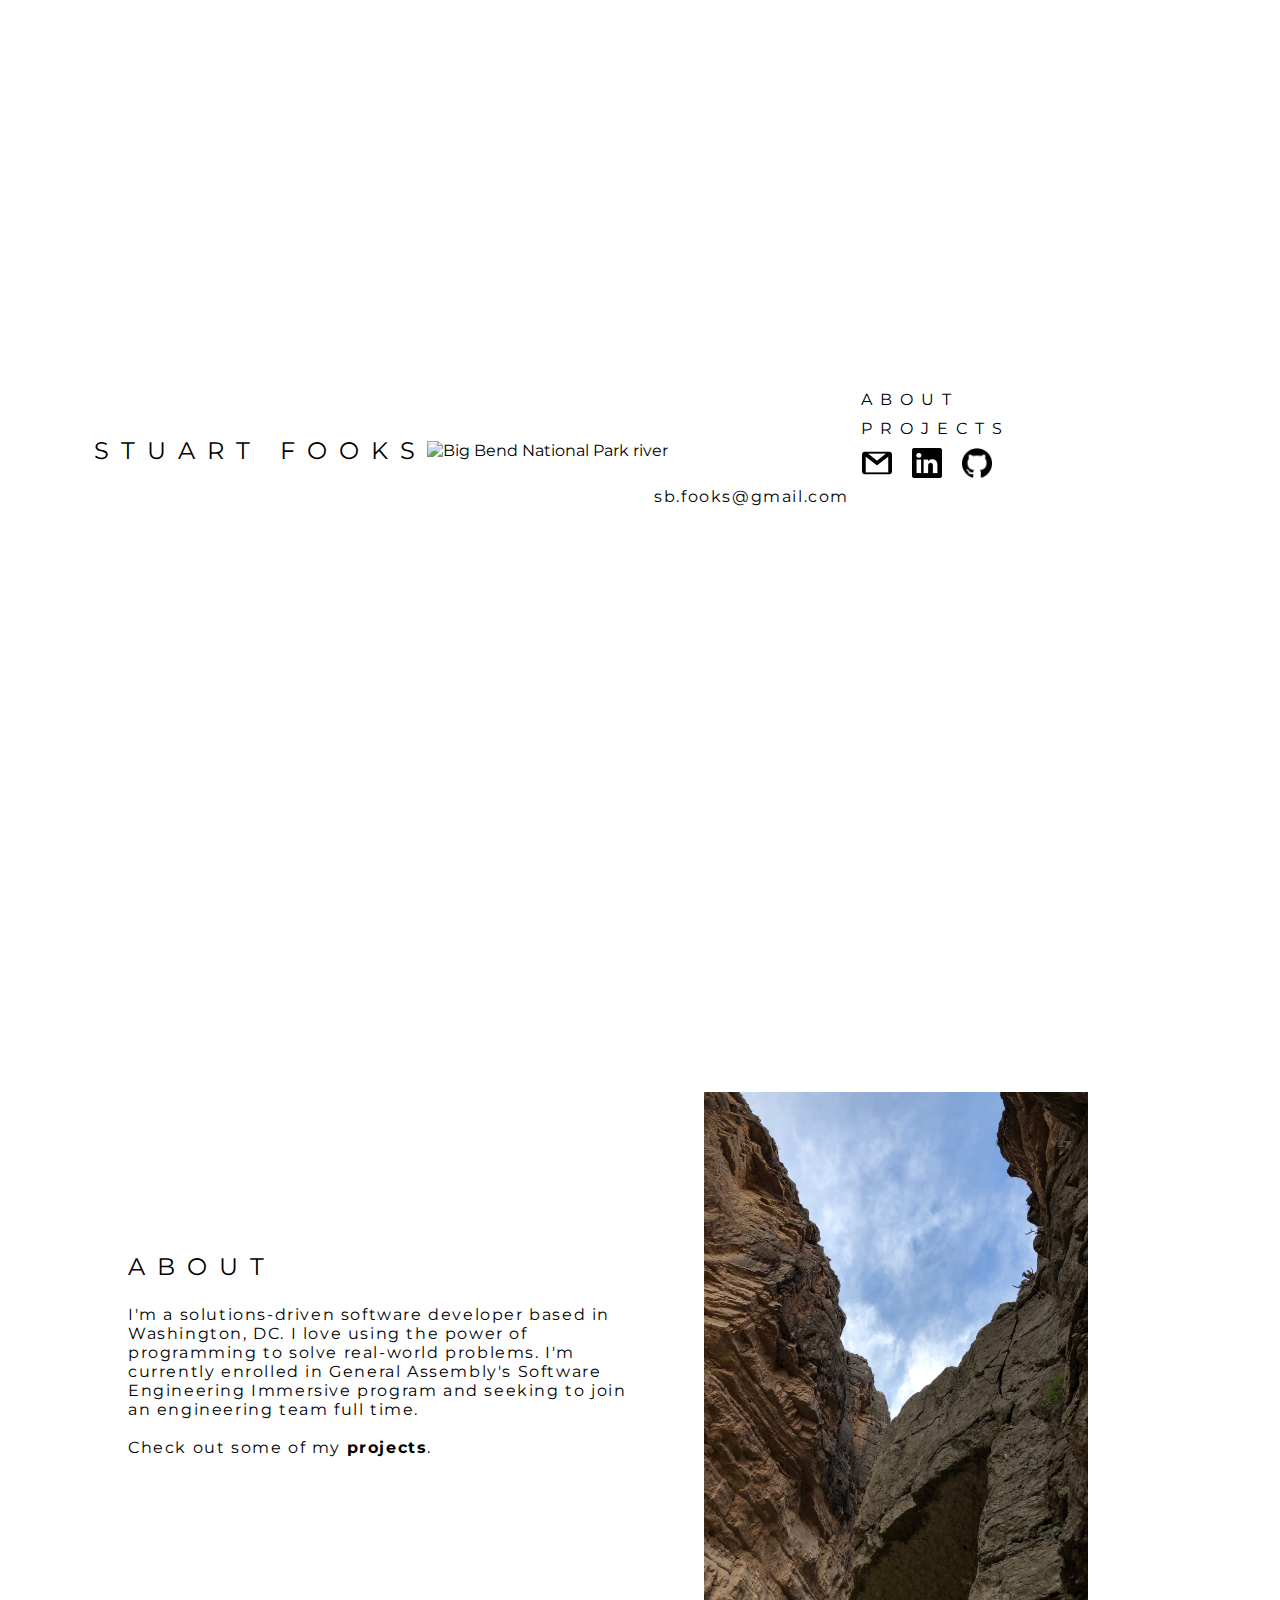
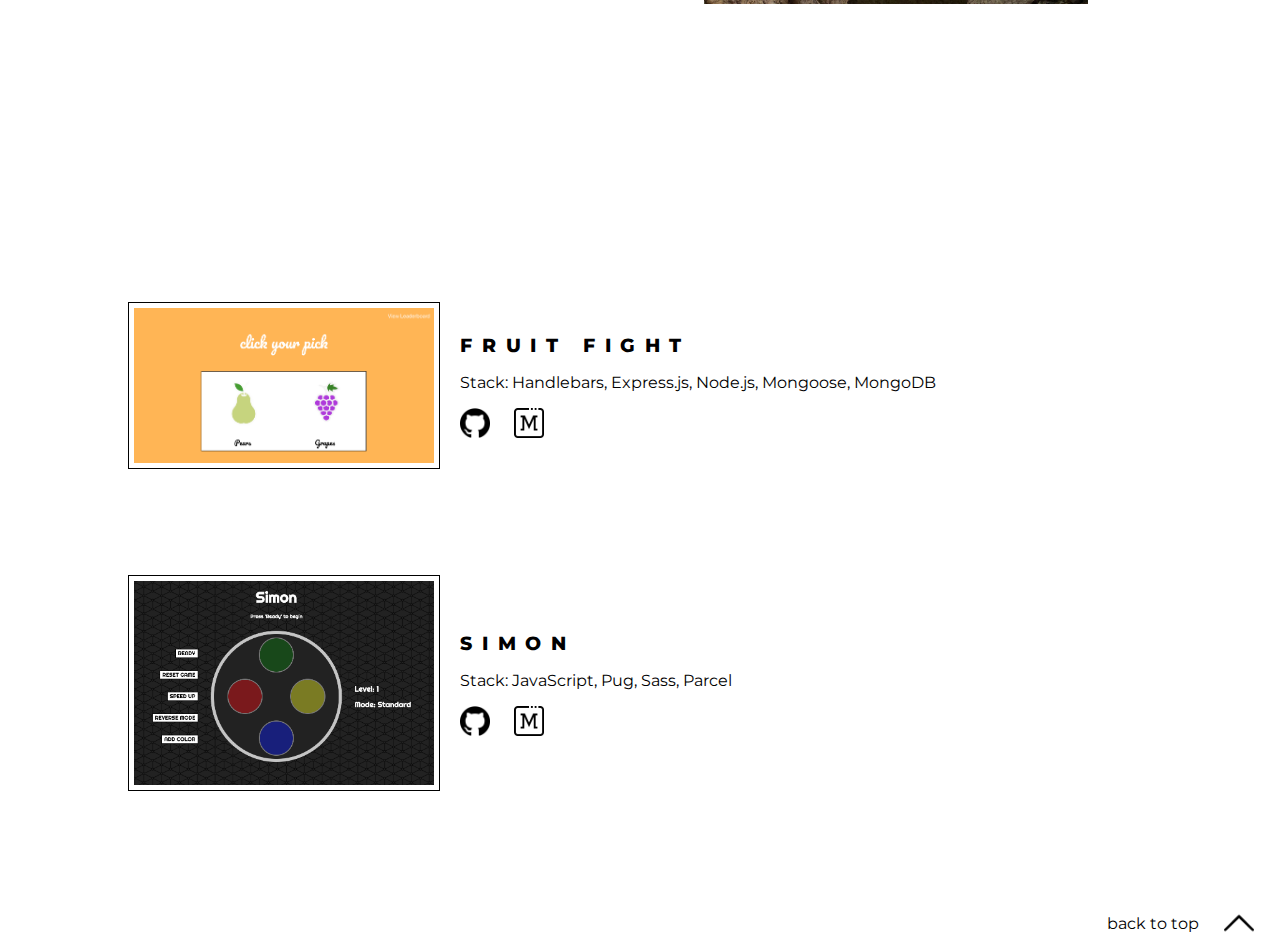
==== index.html @ fdc01ec5 "add mobile styles" ====
<!DOCTYPE html>
<html lang="en">
  <head>
    <meta charset="UTF-8" />
    <meta name="viewport" content="width=device-width, initial-scale=1.0" />
    <meta http-equiv="X-UA-Compatible" content="ie=edge" />
    <link
      href="https://fonts.googleapis.com/css?family=Montserrat"
      rel="stylesheet"
    />
    <link rel="stylesheet" href="style.css" />
    <link rel="stylesheet" href="mobile.css" />
    <title>Stuart Fooks</title>
  </head>
  <body>
    <section class="landing" id="landing">
      <div class="name">
        <a href="#about" class="name-text">STUART FOOKS</a>
      </div>
      <div class="landing-image">
        <img src="./images/big-bend-rio.jpg" alt="Big Bend National Park river" />
      </div>
      <div class="nav">
        <a href="#about">ABOUT</a>
        <a href="#projects">PROJECTS</a>
        <a class="contact">CONTACT</a>
        <div class="logos">
          <a href="#" class="email-logo"><img src="./images/gmail-logo.png"></a>
          <a href="https://www.linkedin.com/in/stuart-fooks-924219107/"><img src="./images/linked-in-logo.png"></a>
          <a href="https://www.github.com/stufooks"><img src="./images/github-logo.png"></a>
          <p class="email">sb.fooks@gmail.com</p>
        </div>
      </div>
    </section>
    <section class="about" id="about">
      <div class="about-info">
        <p class="about-title">ABOUT</p>
        <p class="about-paragraph">
          I'm a solutions-driven software developer based in Washington, DC. I
          love using the power of programming to solve real-world problems. I'm
          currently enrolled in General Assembly's Software Engineering
          Immersive program and seeking to join an engineering team full time. </br> </br>
          Check out some of my <span><a href="#projects">projects</a></span>.
        </p>
      </div>
      <div class="about-image">
        <img src="images/big-bend-cliffs.jpg" alt="Big Bend National Park cliffs"/>
      </div>
    </section>
    <section class="projects" id="projects">
      <div class="project-card">
        <div class="project-image">
          <a href="https://fruit-fight.herokuapp.com"
            ><img src="./images/fruit-fight-screenshot.png" alt="Fruit Fight"
          /></a>
        </div>
        <div class="project-info">
          <a href="http://fruit-fight.herokuapp.com/">FRUIT FIGHT</a>
          <p>Stack: Handlebars, Express.js, Node.js, Mongoose, MongoDB</p>
          <div class="project-logos">
            <a href="https://github.com/stufooks/fruit-fight"
              ><img class="logo" src="./images/github-logo.png" alt="GitHub logo"
            /></a>
            <a href="https://medium.com/@sb.fooks/building-fruit-fight-505b12e34ef4"><img class="logo" src="./images/medium-logo.png" alt="Medium logo"/></a>
          </div>
        </div>
      </div>
      <div class="project-card">
        <div class="project-image">
          <a href="https://stufooks.github.io/Simon"
            ><img src="./images/simon-screenshot.png" alt="Simon"
          /></a>
        </div>
        <div class="project-info">
          <a href="http://stufooks.github.io/Simon">SIMON</a>
          <p>Stack: JavaScript, Pug, Sass, Parcel</p>
          <div class="project-logos">
            <a href="https://github.com/stufooks/Simon"
              ><img class="logo" src="./images/github-logo.png" alt="GitHub logo"
            /></a>
            <a href="https://medium.com/@sb.fooks/building-simon-2def8048d9d8"
              ><img class="logo" src="./images/medium-logo.png" alt ="Medium logo"
            /></a>
          </div>
        </div>
      </div>
    <footer>
      <a href="#landing" class="footer-nav">
        <p>back to top</p>
        <img src="images/up-scroll-arrow.png" alt="up arrow">
      </a>
    </footer>
    <script src="main.js"></script>
  </body>
</html>
---- style.css ----
html {
  scroll-behavior: smooth;
}

body {
  margin: 0;
  font-family: "Montserrat", sans-serif;
}

a {
  text-decoration: none;
  color: black;
}

.landing {
  height: 100vh;
  width: 100vw;
  display: flex;
  justify-content: center;
  align-items: center;
}

.landing * {
  width: 33.33%;
}

.name * {
  width: 100%;
  display: flex;
  justify-content: flex-end;
}

.name-text {
  font-size: 1.5em;
  letter-spacing: 0.5em;
}

.landing-image * {
  width: 100%;
  height: auto;
  display: flex;
  justify-content: center;
}

.nav {
  display: flex;
  flex-direction: column;
  justify-content: flex-start;
  align-items: flex-start;
}

.nav * {
  letter-spacing: 0.5em;
  margin: 5px 0 5px 8px;
}

.contact {
  display: none;
}

.logos {
  width: 100%;
  margin-left: 1px;
}

.logos img {
  width: 30px;
  margin: 0;
}

.email {
  letter-spacing: 0.1em;
  margin-left: -200px;
  transition: all 400ms ease-in-out;
  z-index: -1;
  position: relative;
}

.email-open {
  margin-left: 0.5em;
  color: black;
}

.projects {
  height: auto;
  width: 100vw;
  display: flex;
  flex-direction: column;
  align-items: center;
  padding-top: 8%;
}

.project-card {
  width: 80%;
  margin-bottom: 8%;
  display: flex;
  justify-content: flex-start;
  align-items: center;
}

.project-image img {
  width: 300px;
  height: auto;
  border: 1px solid black;
  padding: 5px;
}

.project-info {
  margin-left: 2%;
}

.project-info > a {
  font-weight: 800;
  font-size: 1.2em;
  letter-spacing: 0.5em;
}

.logo {
  width: 30px;
  height: auto;
  margin-right: 20px;
}

.about {
  min-height: 100vh;
  width: 100vw;
  display: flex;
  justify-content: flex-start;
  align-items: center;
}

.about-image {
  width: 30%;
  margin-left: 5%;
  height: auto;
}

.about-image * {
  width: 100%;
}

.about-title {
  font-size: 1.5em;
  letter-spacing: 0.5em;
}

.about-info {
  width: 40%;
  margin-left: 10%;
}

.about-paragraph {
  letter-spacing: 0.1em;
  font-size: 1em;
}

span {
  font-weight: bold;
}

footer {
  width: 100vw;
  display: flex;
  justify-content: flex-end;
  align-items: center;
}

.footer-nav {
  width: 100%;
  display: flex;
  justify-content: flex-end;
  align-items: center;
}

.footer-nav * {
  margin-right: 2%;
}

footer img {
  width: 30px;
  height: auto;
}
---- mobile.css ----
@media only screen and (max-width: 600px) {
  .landing {
    flex-direction: column;
    align-items: center;
    justify-content: flex-start;
  }

  .landing * {
    width: 100vw;
  }

  .landing-image {
    order: 1;
  }

  .name {
    order: 2;
    margin-top: -300px;
  }

  .name * {
    color: white;
    justify-content: center;
    background-color: black;
  }

  .nav {
    margin-top: 275px;
    order: 3;
    background-color: white;
  }

  .contact {
    display: flex;
  }

  .logos {
    display: none;
  }
}
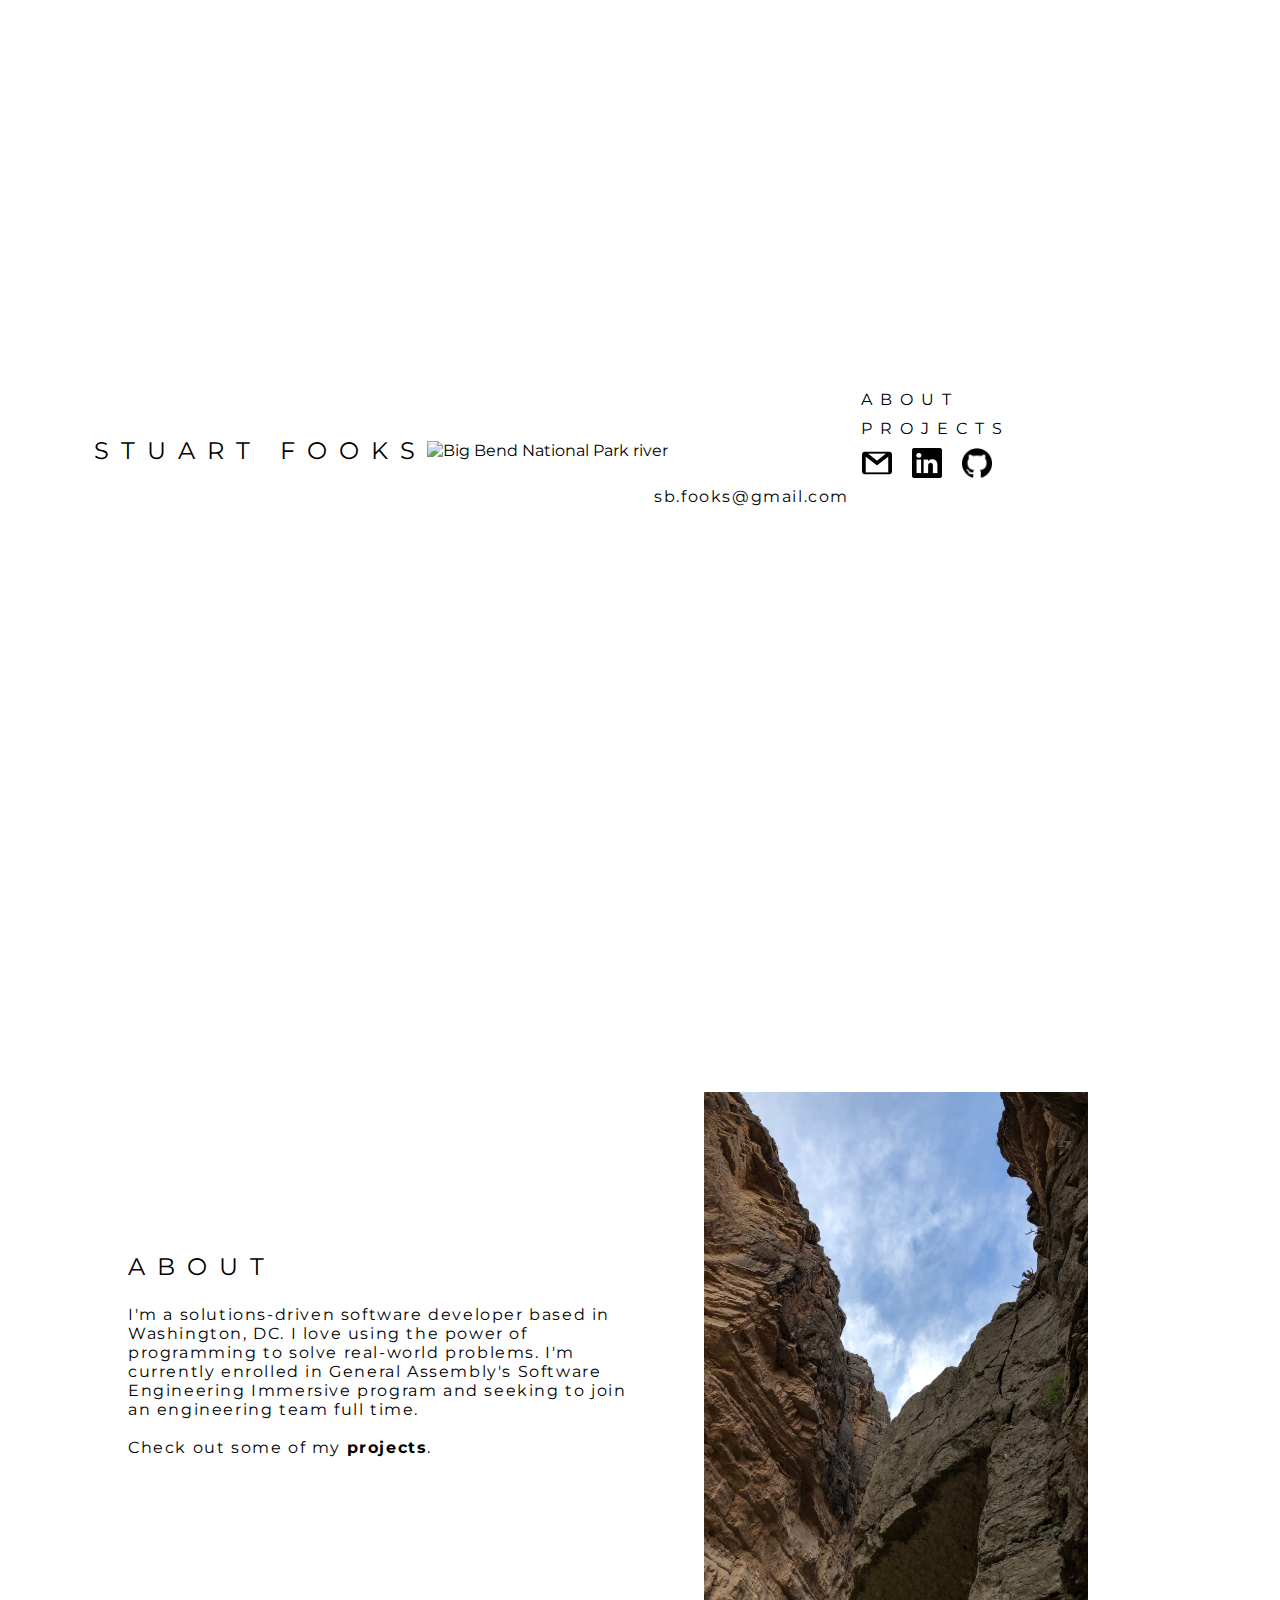
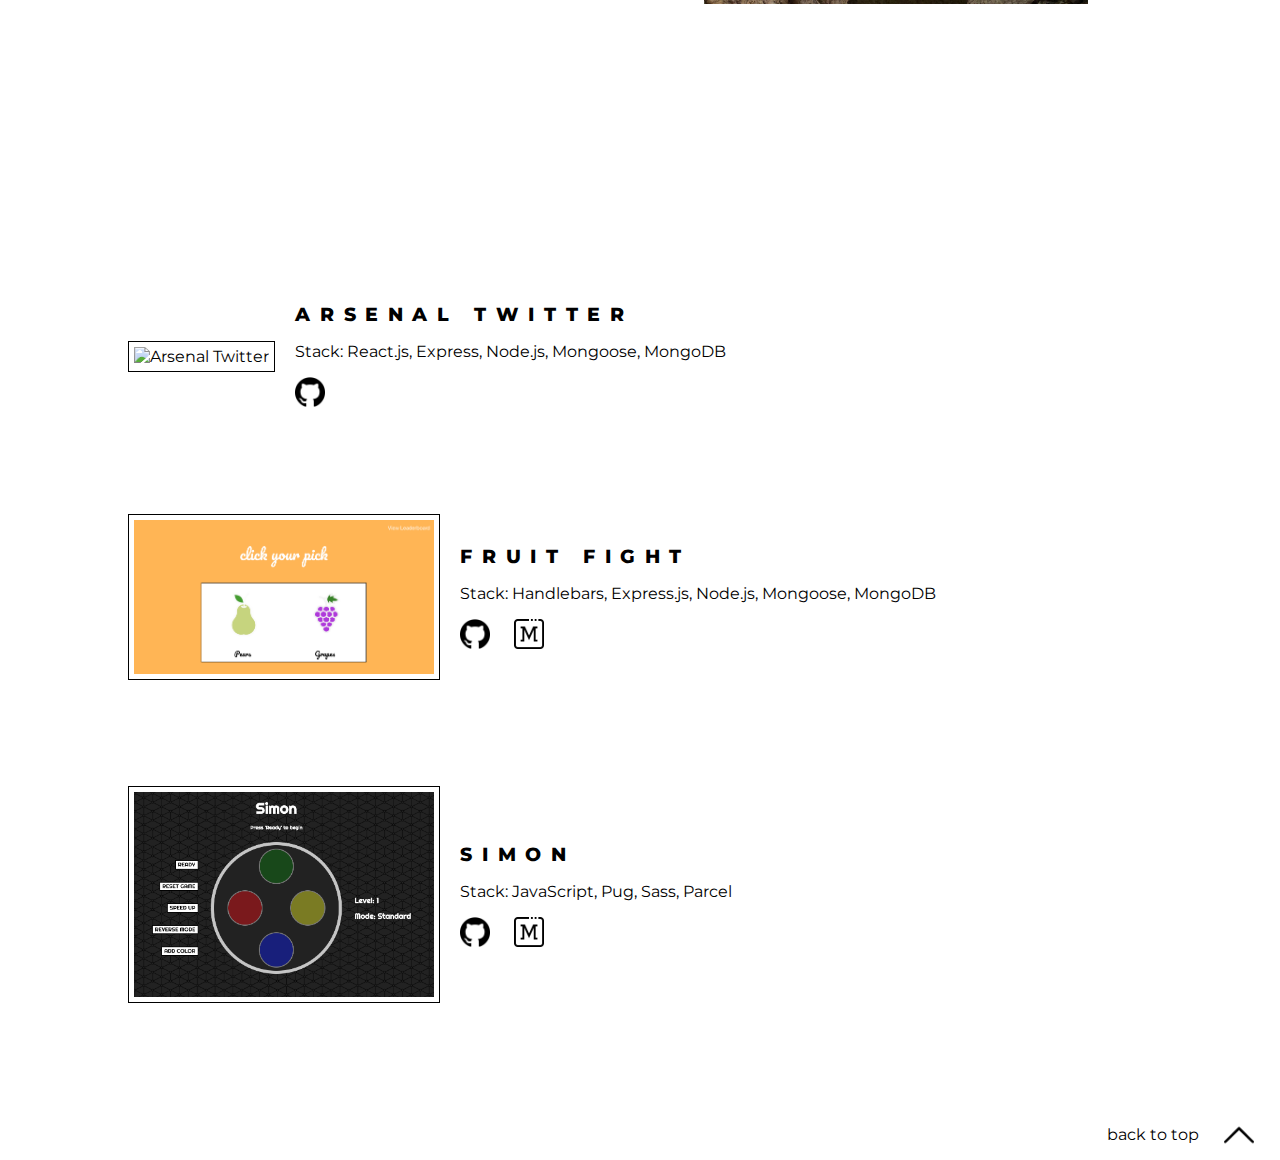
==== commit 8d914757: "add arsenal twitter project" ====
--- a/index.html
+++ b/index.html
@@ -23,7 +23,6 @@
       <div class="nav">
         <a href="#about">ABOUT</a>
         <a href="#projects">PROJECTS</a>
-        <a class="contact">CONTACT</a>
         <div class="logos">
           <a href="#" class="email-logo"><img src="./images/gmail-logo.png"></a>
           <a href="https://www.linkedin.com/in/stuart-fooks-924219107/"><img src="./images/linked-in-logo.png"></a>
@@ -48,6 +47,25 @@
       </div>
     </section>
     <section class="projects" id="projects">
+      <div class="project-card">
+        <div class="project-image">
+          <a href="https://arsenal-twitter.surge.sh"
+            ><img src="./images/arsenal-twitter-screenshot.png" alt="Arsenal Twitter"
+          /></a>
+        </div>
+        <div class="project-info">
+          <a href="http://stufooks.github.io/arsenal-twitter-frontend">ARSENAL TWITTER</a>
+          <p>Stack: React.js, Express, Node.js, Mongoose, MongoDB</p>
+          <div class="project-logos">
+            <a href="https://github.com/stufooks/arsenal-twitter-frontend"
+              ><img class="logo" src="./images/github-logo.png" alt="GitHub logo"
+            /></a>
+            <!-- <a href="https://medium.com/@sb.fooks/building-simon-2def8048d9d8"
+              ><img class="logo" src="./images/medium-logo.png" alt ="Medium logo"
+            /></a> -->
+          </div>
+        </div>
+      </div>
       <div class="project-card">
         <div class="project-image">
           <a href="https://fruit-fight.herokuapp.com"
--- a/mobile.css
+++ b/mobile.css
@@ -3,6 +3,7 @@
     flex-direction: column;
     align-items: center;
     justify-content: flex-start;
+    height: 100vh;
   }
 
   .landing * {
@@ -25,16 +26,36 @@
   }
 
   .nav {
-    margin-top: 275px;
+    margin-top: 220px;
     order: 3;
     background-color: white;
   }
 
-  .contact {
-    display: flex;
+  .email-logo {
+    display: none;
   }
 
-  .logos {
-    display: none;
+  .about {
+    flex-direction: column;
+  }
+
+  .about-info {
+    width: 100vw;
+    margin-left: 0;
+  }
+
+  .about-image {
+    width: 100vw;
+    margin-left: 0;
+  }
+
+  .project-card {
+    flex-direction: column;
+    justify-content: flex-start;
+    align-items: flex-start;
+  }
+
+  .project-info {
+    margin-left: 0;
   }
 }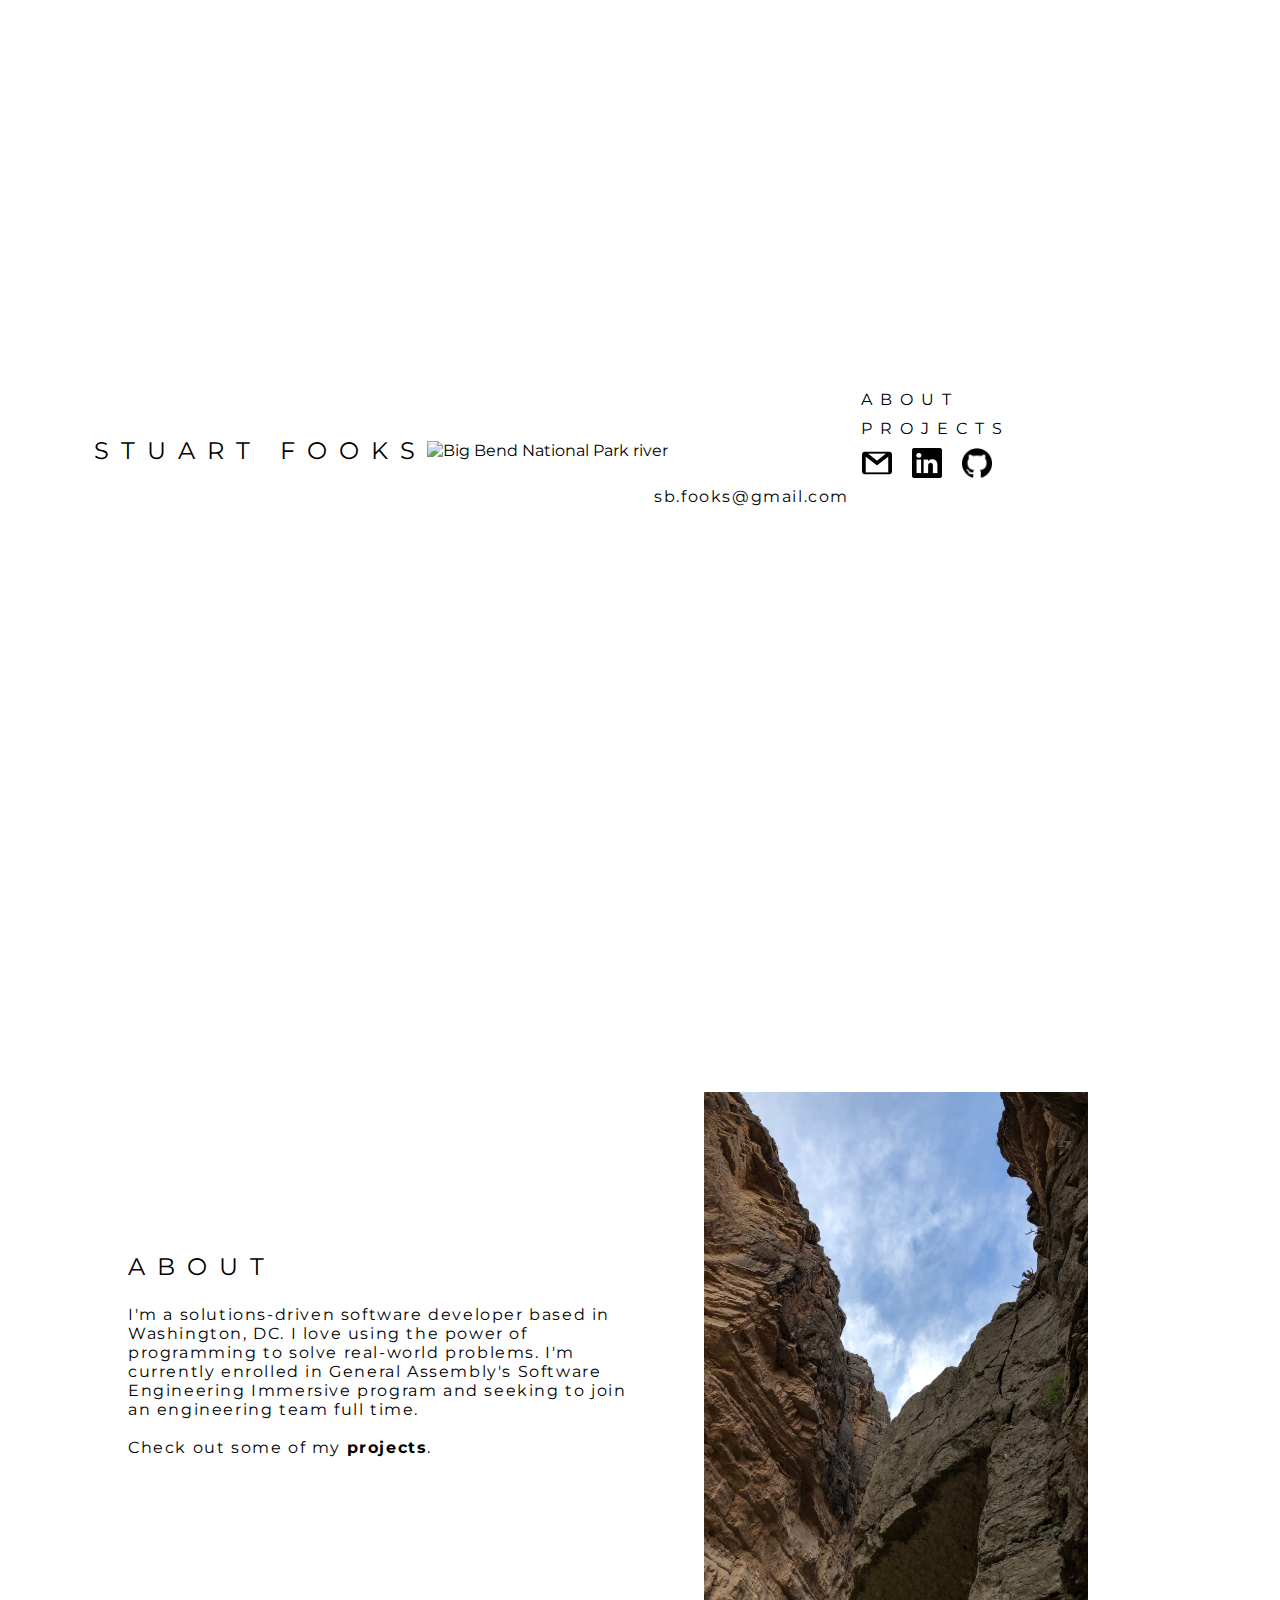
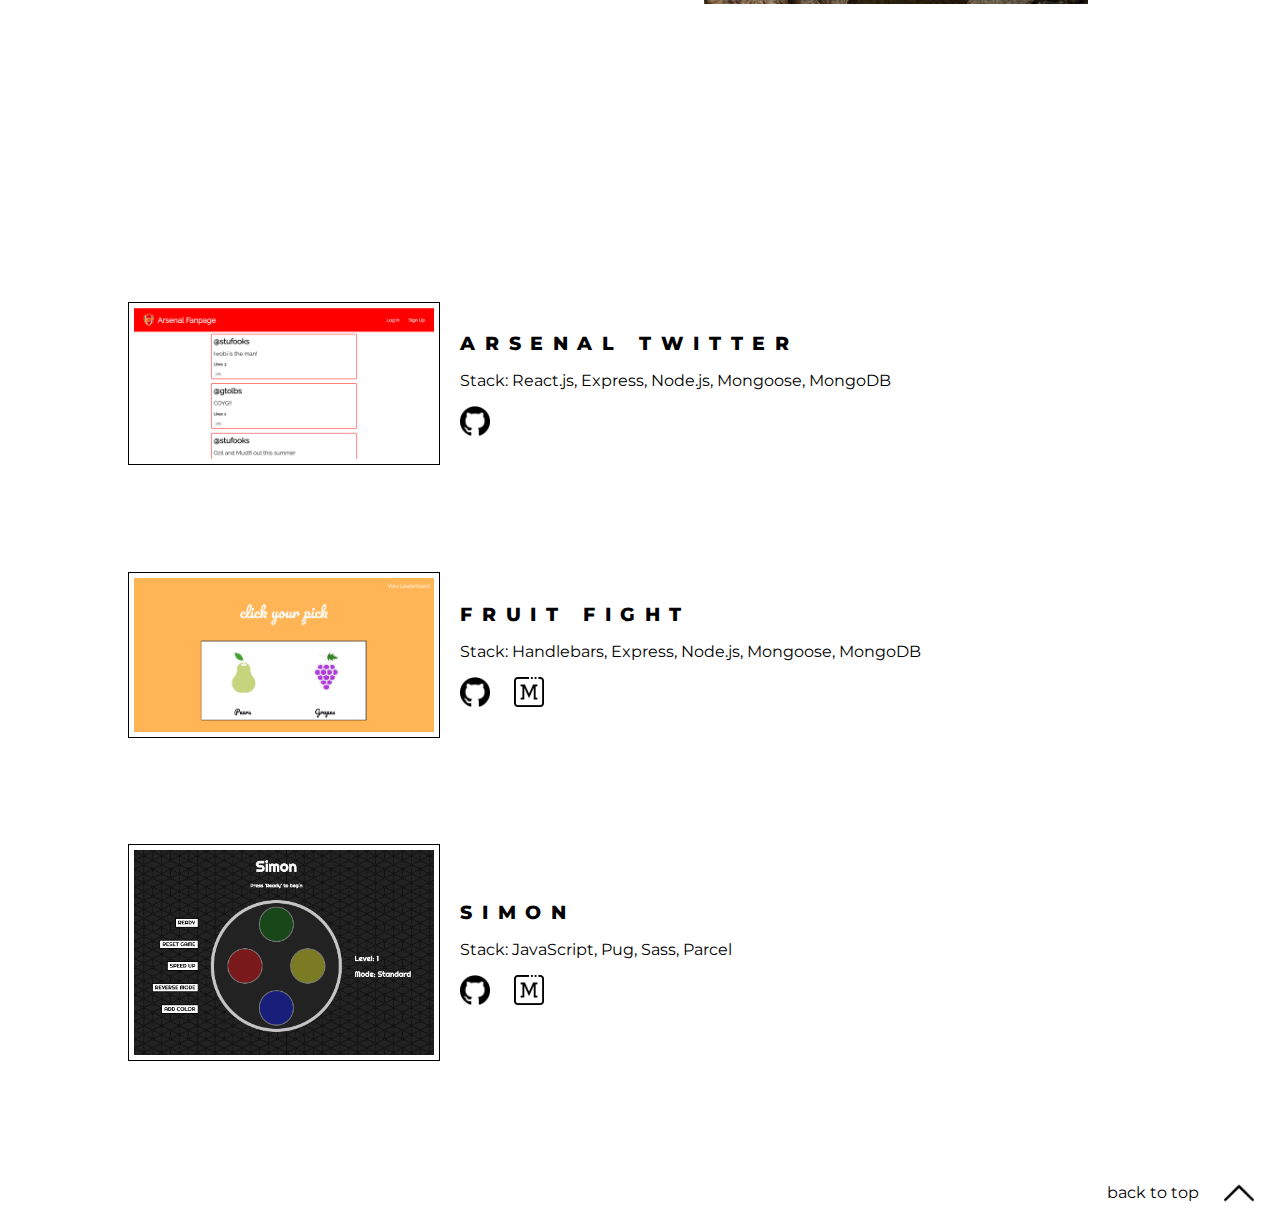
==== commit 8f4eda80: "fix type-o" ====
--- a/index.html
+++ b/index.html
@@ -74,7 +74,7 @@
         </div>
         <div class="project-info">
           <a href="http://fruit-fight.herokuapp.com/">FRUIT FIGHT</a>
-          <p>Stack: Handlebars, Express.js, Node.js, Mongoose, MongoDB</p>
+          <p>Stack: Handlebars, Express, Node.js, Mongoose, MongoDB</p>
           <div class="project-logos">
             <a href="https://github.com/stufooks/fruit-fight"
               ><img class="logo" src="./images/github-logo.png" alt="GitHub logo"
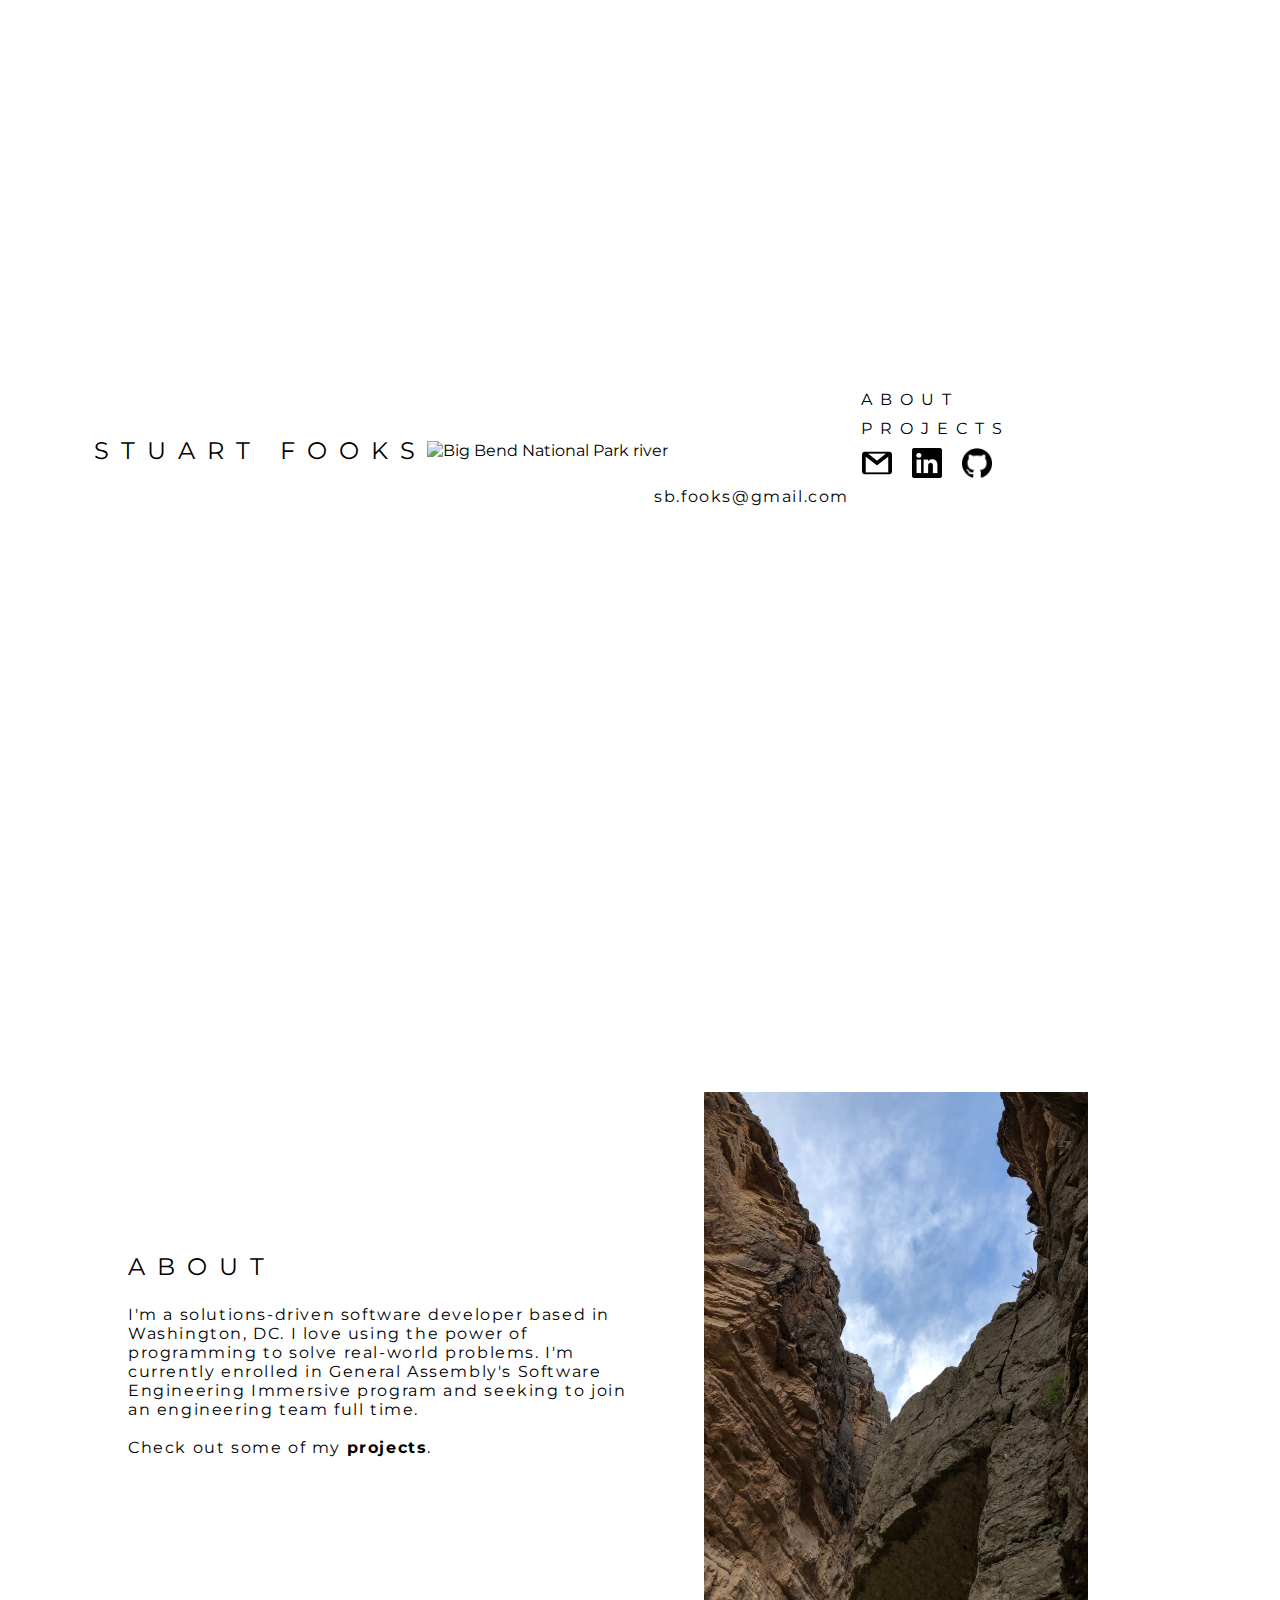
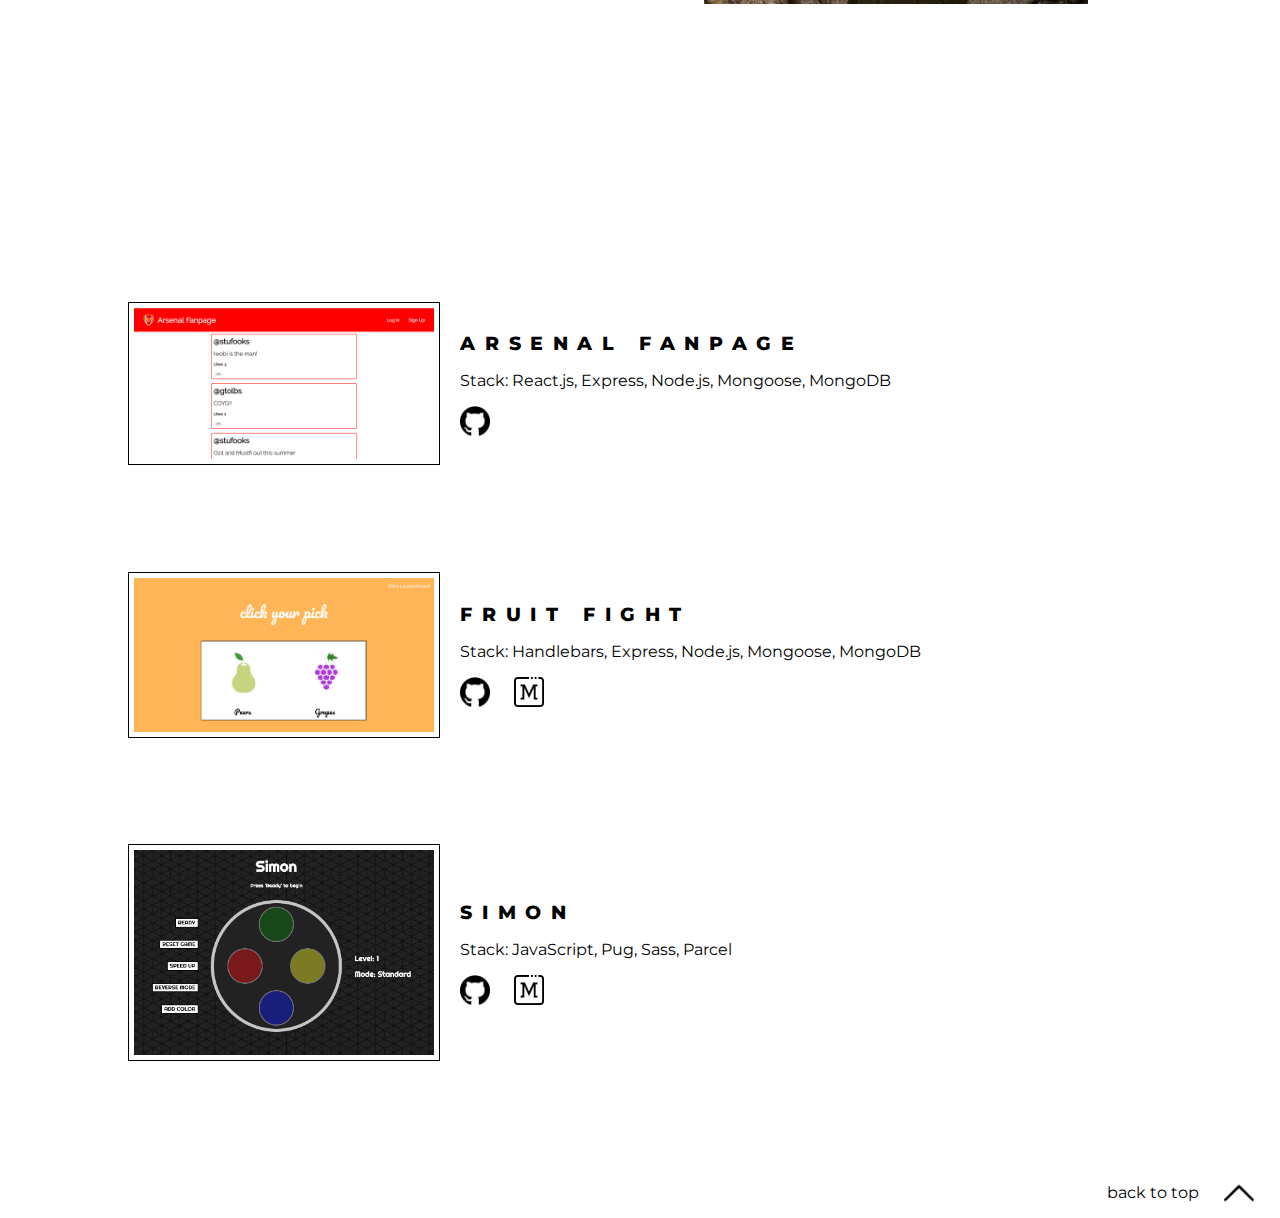
==== commit 2acdc1d7: "fix arsenal fanpage link" ====
--- a/index.html
+++ b/index.html
@@ -54,7 +54,7 @@
           /></a>
         </div>
         <div class="project-info">
-          <a href="http://stufooks.github.io/arsenal-twitter-frontend">ARSENAL TWITTER</a>
+          <a href="https://arsenal-twitter.surge.sh">ARSENAL FANPAGE</a>
           <p>Stack: React.js, Express, Node.js, Mongoose, MongoDB</p>
           <div class="project-logos">
             <a href="https://github.com/stufooks/arsenal-twitter-frontend"
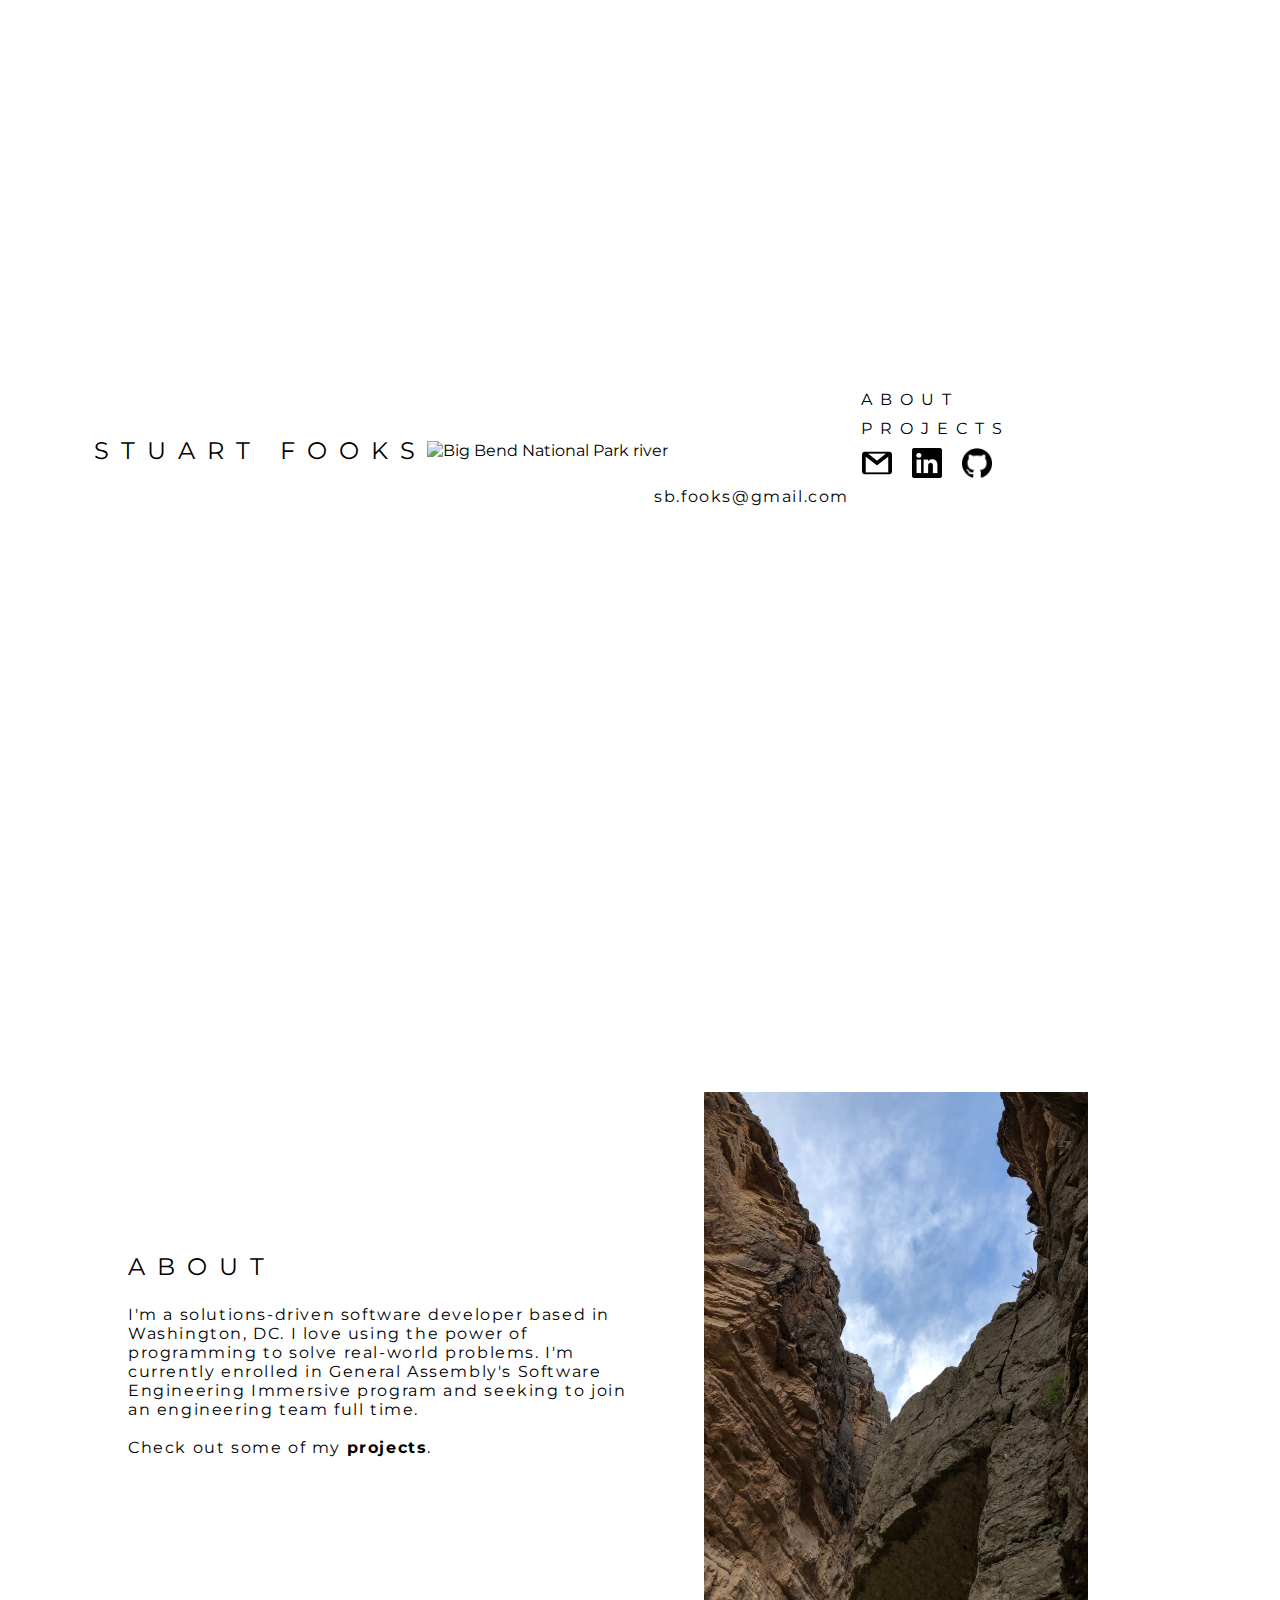
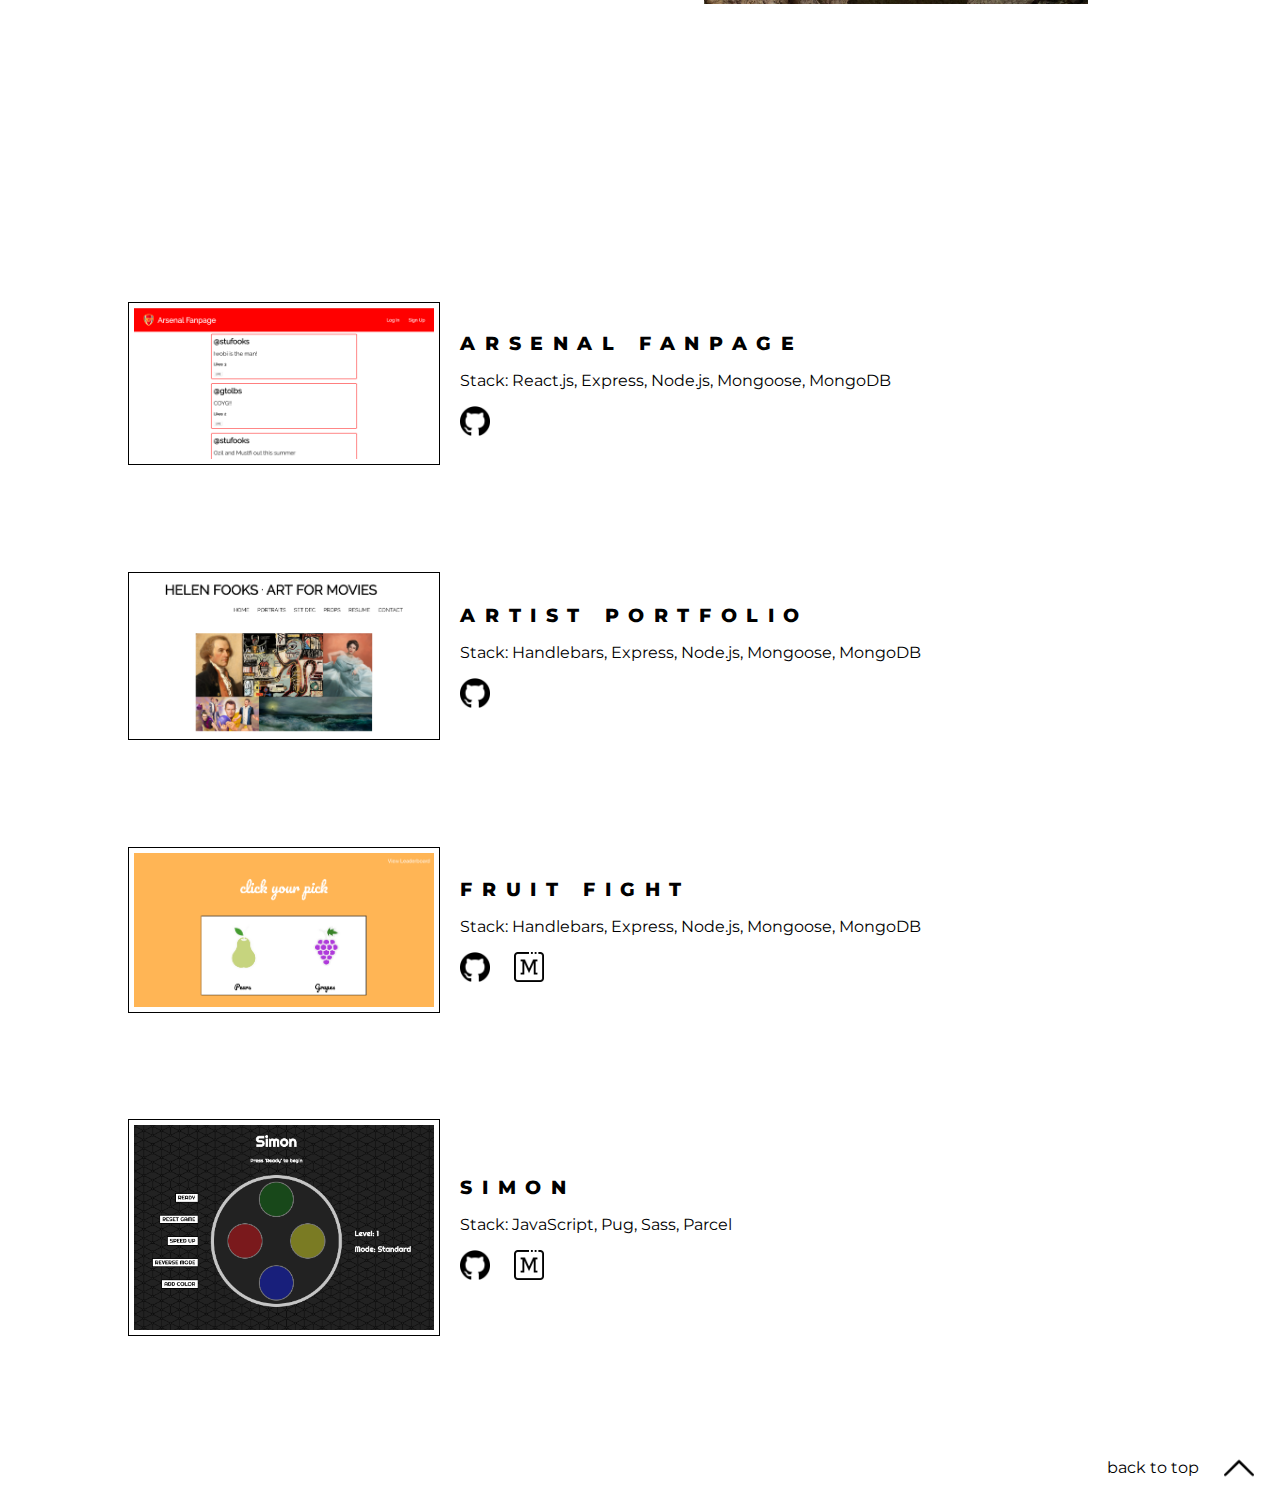
==== commit fbcdbfa3: "add helen portfolio to site" ====
--- a/index.html
+++ b/index.html
@@ -8,6 +8,7 @@
       href="https://fonts.googleapis.com/css?family=Montserrat"
       rel="stylesheet"
     />
+    <link rel="shortcut icon" type="image/png" href="/images/big-bend-rio.jpg"/>
     <link rel="stylesheet" href="style.css" />
     <link rel="stylesheet" href="mobile.css" />
     <title>Stuart Fooks</title>
@@ -68,6 +69,25 @@
       </div>
       <div class="project-card">
         <div class="project-image">
+          <a href="http://www.helenfooks.com"
+            ><img src="./images/helen-portfolio-screenshot.png" alt="Art Portfolio"
+          /></a>
+        </div>
+        <div class="project-info">
+          <a href="http://www.helenfooks.com">ARTIST PORTFOLIO</a>
+          <p>Stack: Handlebars, Express, Node.js, Mongoose, MongoDB</p>
+          <div class="project-logos">
+            <a href="https://github.com/stufooks/helen-portfolio"
+              ><img class="logo" src="./images/github-logo.png" alt="GitHub logo"
+            /></a>
+            <!-- <a href="https://medium.com/@sb.fooks/building-simon-2def8048d9d8"
+              ><img class="logo" src="./images/medium-logo.png" alt ="Medium logo"
+            /></a> -->
+          </div>
+        </div>
+      </div>
+      <div class="project-card">
+        <div class="project-image">
           <a href="https://fruit-fight.herokuapp.com"
             ><img src="./images/fruit-fight-screenshot.png" alt="Fruit Fight"
           /></a>
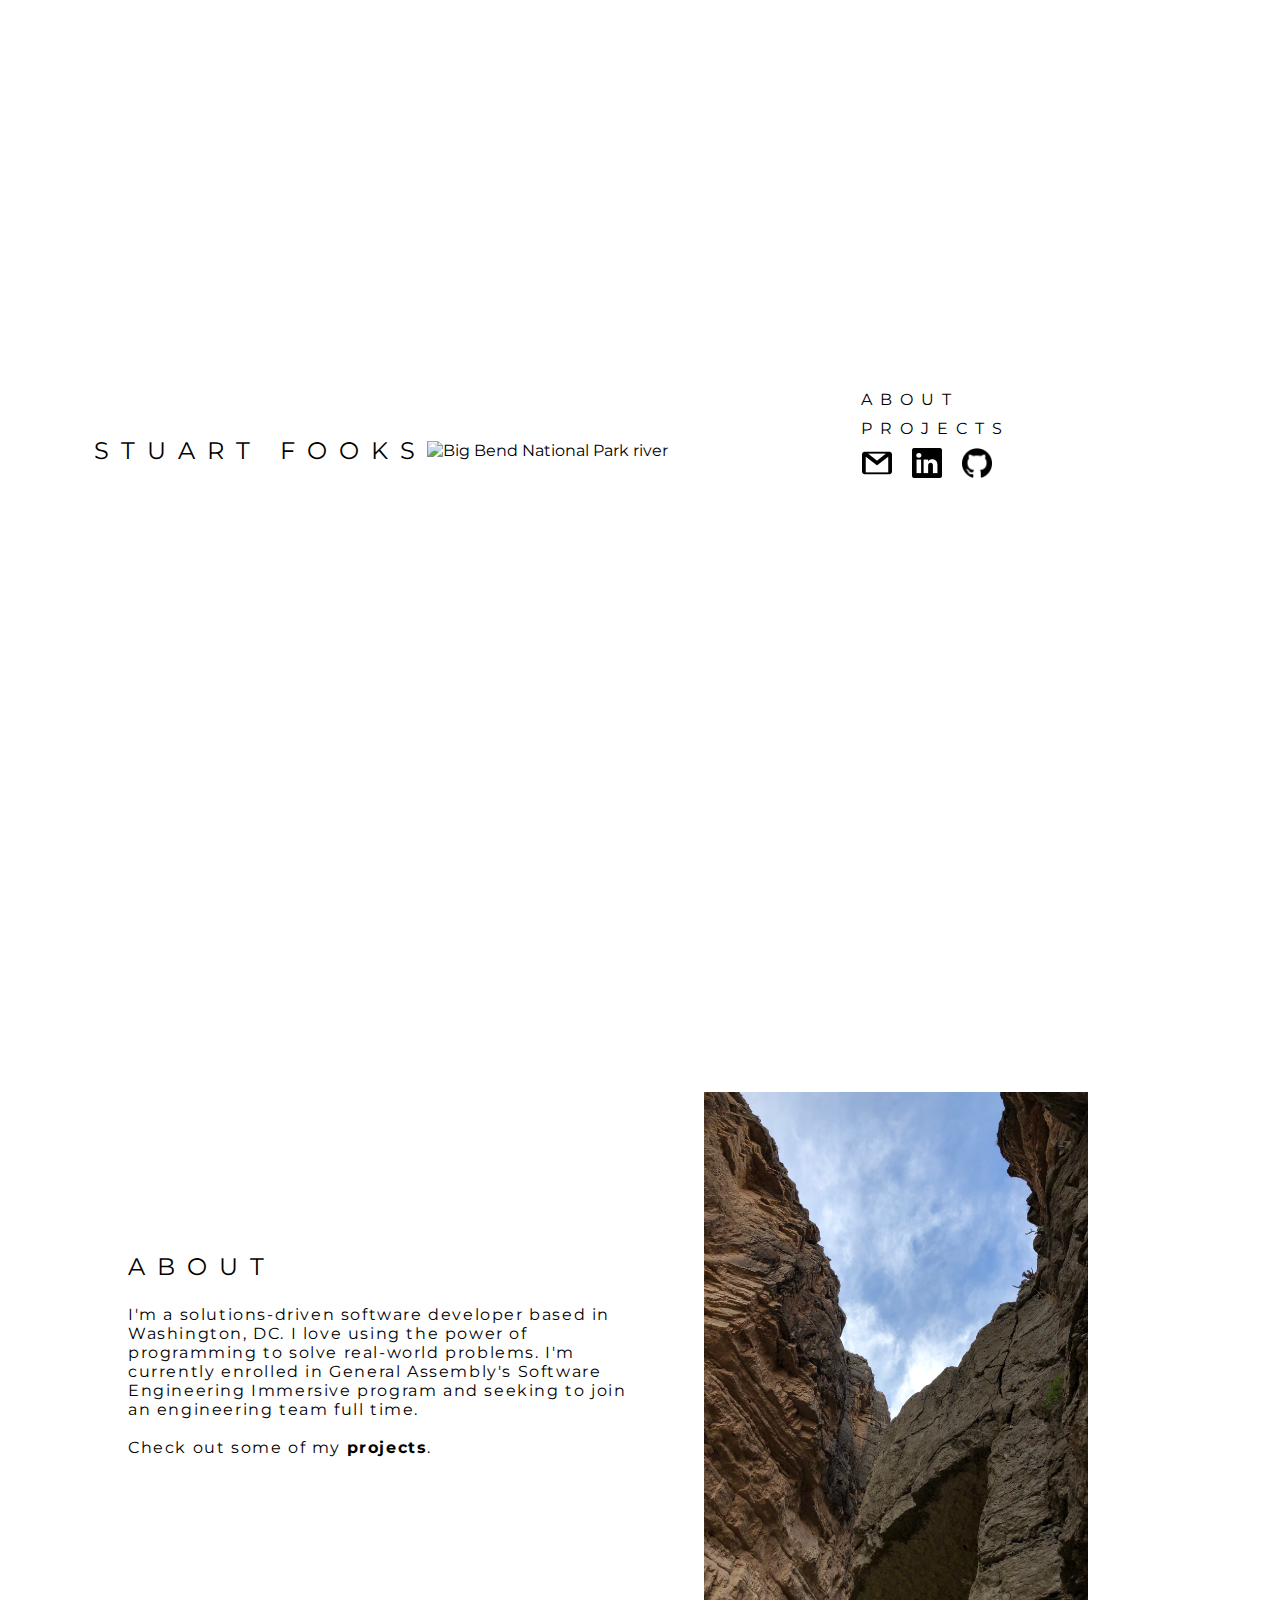
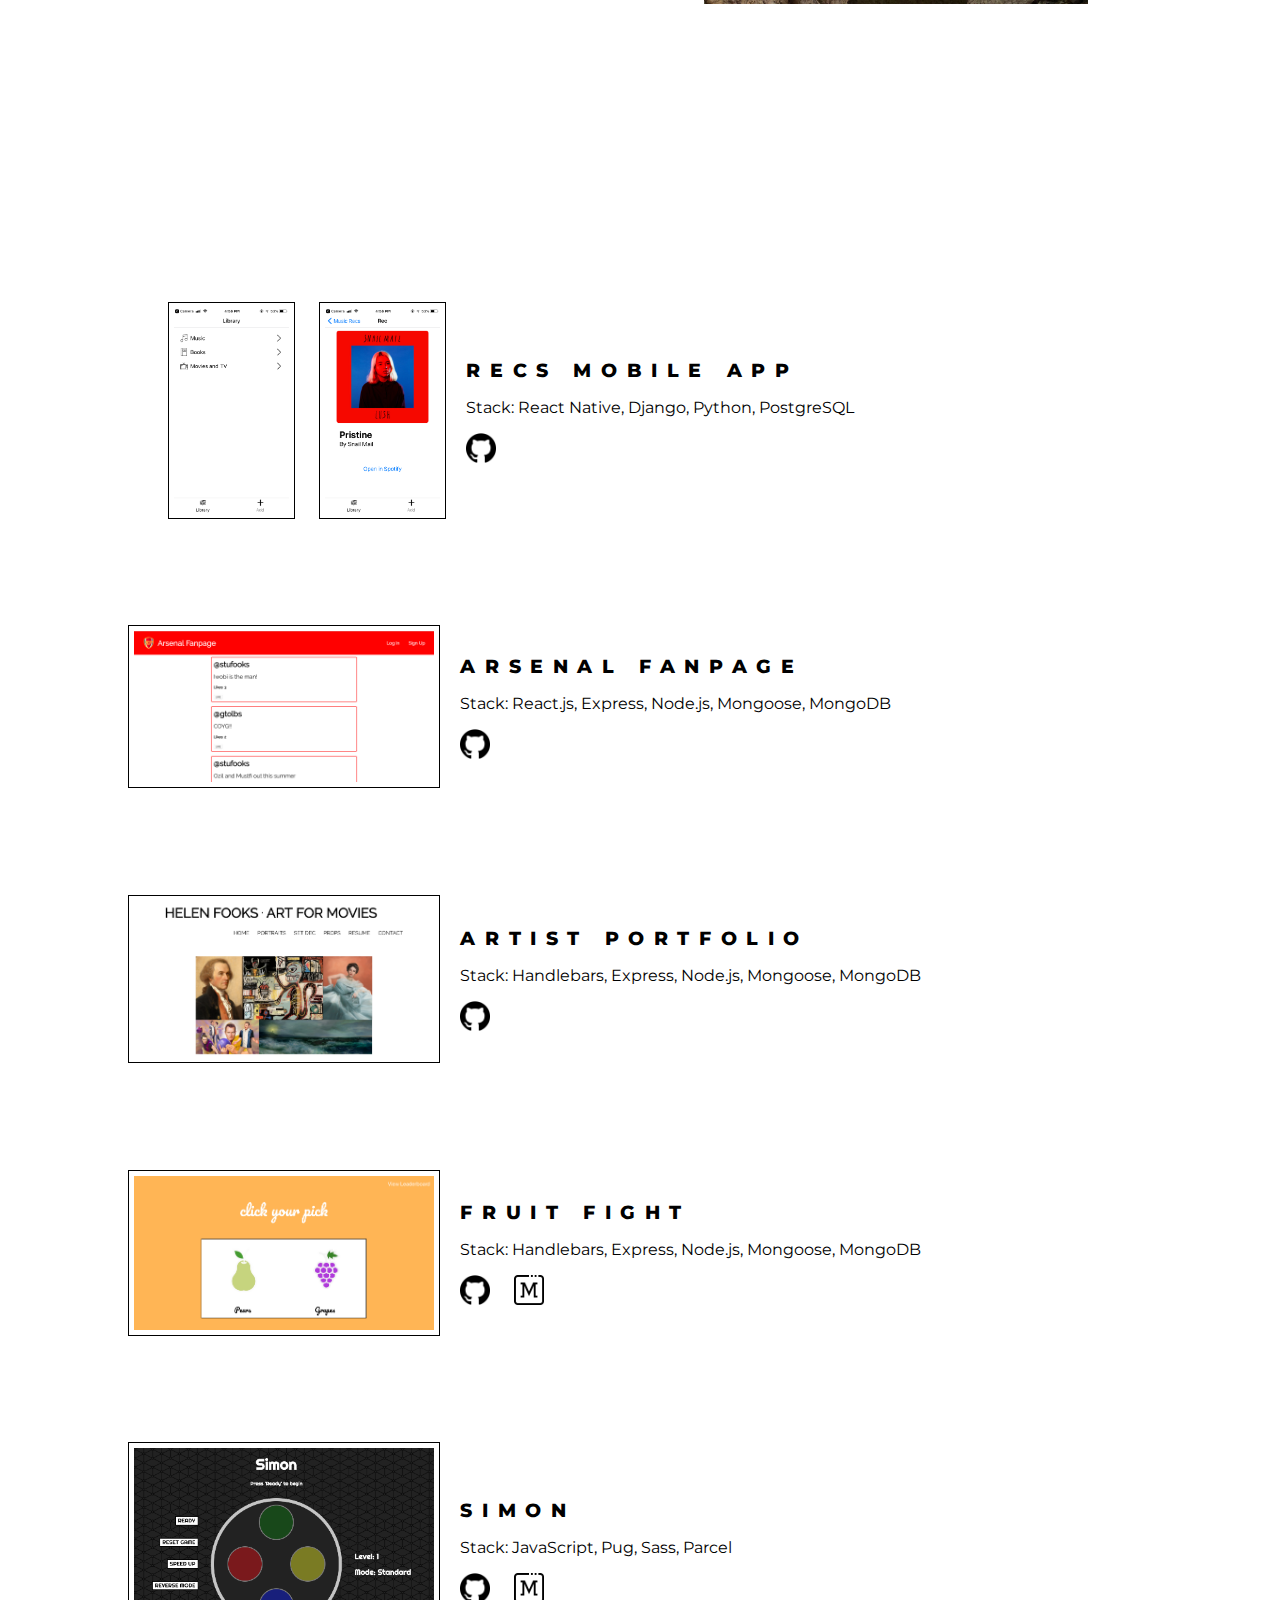
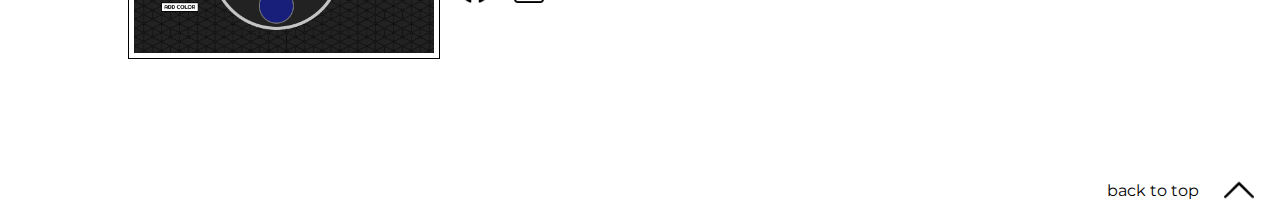
==== commit de834a7d: "add Recs app" ====
--- a/index.html
+++ b/index.html
@@ -26,8 +26,8 @@
         <a href="#projects">PROJECTS</a>
         <div class="logos">
           <a href="#" class="email-logo"><img src="./images/gmail-logo.png"></a>
-          <a href="https://www.linkedin.com/in/stuart-fooks-924219107/"><img src="./images/linked-in-logo.png"></a>
-          <a href="https://www.github.com/stufooks"><img src="./images/github-logo.png"></a>
+          <a target='_blank' href="https://www.linkedin.com/in/stuart-fooks-924219107/"><img src="./images/linked-in-logo.png"></a>
+          <a target='_blank' href="https://www.github.com/stufooks"><img src="./images/github-logo.png"></a>
           <p class="email">sb.fooks@gmail.com</p>
         </div>
       </div>
@@ -49,16 +49,37 @@
     </section>
     <section class="projects" id="projects">
       <div class="project-card">
+          <div class="project-image" id="recs">
+            <a href="#"
+              ><img src="./images/recs-screenshot-1.PNG" alt="Recs App"
+            />
+            <img src="./images/recs-screenshot-2.PNG" alt="Recs App"/>
+          </a>
+          </div>
+          <div class="project-info">
+            <a href="#" target='_blank'>RECS MOBILE APP</a>
+            <p>Stack: React Native, Django, Python, PostgreSQL</p>
+            <div class="project-logos">
+              <a href="https://github.com/stufooks/Recs" target='_blank'
+                ><img class="logo" src="./images/github-logo.png" alt="GitHub logo"
+              /></a>
+              <!-- <a href="https://medium.com/@sb.fooks/building-simon-2def8048d9d8"
+                ><img class="logo" src="./images/medium-logo.png" alt ="Medium logo"
+              /></a> -->
+            </div>
+          </div>
+        </div>
+      <div class="project-card">
         <div class="project-image">
-          <a href="https://arsenal-twitter.surge.sh"
+          <a href="https://arsenal-twitter.surge.sh" target='_blank'
             ><img src="./images/arsenal-twitter-screenshot.png" alt="Arsenal Twitter"
           /></a>
         </div>
         <div class="project-info">
-          <a href="https://arsenal-twitter.surge.sh">ARSENAL FANPAGE</a>
+          <a href="https://arsenal-twitter.surge.sh" target='_blank'>ARSENAL FANPAGE</a>
           <p>Stack: React.js, Express, Node.js, Mongoose, MongoDB</p>
           <div class="project-logos">
-            <a href="https://github.com/stufooks/arsenal-twitter-frontend"
+            <a href="https://github.com/stufooks/arsenal-twitter-frontend" target='_blank'
               ><img class="logo" src="./images/github-logo.png" alt="GitHub logo"
             /></a>
             <!-- <a href="https://medium.com/@sb.fooks/building-simon-2def8048d9d8"
@@ -69,15 +90,15 @@
       </div>
       <div class="project-card">
         <div class="project-image">
-          <a href="http://www.helenfooks.com"
+          <a href="http://www.helenfooks.com" target='_blank'
             ><img src="./images/helen-portfolio-screenshot.png" alt="Art Portfolio"
           /></a>
         </div>
         <div class="project-info">
-          <a href="http://www.helenfooks.com">ARTIST PORTFOLIO</a>
+          <a href="http://www.helenfooks.com" target='_blank'>ARTIST PORTFOLIO</a>
           <p>Stack: Handlebars, Express, Node.js, Mongoose, MongoDB</p>
           <div class="project-logos">
-            <a href="https://github.com/stufooks/helen-portfolio"
+            <a href="https://github.com/stufooks/helen-portfolio" target='_blank'
               ><img class="logo" src="./images/github-logo.png" alt="GitHub logo"
             /></a>
             <!-- <a href="https://medium.com/@sb.fooks/building-simon-2def8048d9d8"
@@ -88,35 +109,35 @@
       </div>
       <div class="project-card">
         <div class="project-image">
-          <a href="https://fruit-fight.herokuapp.com"
+          <a href="https://fruit-fight.herokuapp.com" target='_blank'
             ><img src="./images/fruit-fight-screenshot.png" alt="Fruit Fight"
           /></a>
         </div>
         <div class="project-info">
-          <a href="http://fruit-fight.herokuapp.com/">FRUIT FIGHT</a>
+          <a href="http://fruit-fight.herokuapp.com/" target='_blank'>FRUIT FIGHT</a>
           <p>Stack: Handlebars, Express, Node.js, Mongoose, MongoDB</p>
           <div class="project-logos">
-            <a href="https://github.com/stufooks/fruit-fight"
+            <a href="https://github.com/stufooks/fruit-fight" target='_blank'
               ><img class="logo" src="./images/github-logo.png" alt="GitHub logo"
             /></a>
-            <a href="https://medium.com/@sb.fooks/building-fruit-fight-505b12e34ef4"><img class="logo" src="./images/medium-logo.png" alt="Medium logo"/></a>
+            <a href="https://medium.com/@sb.fooks/building-fruit-fight-505b12e34ef4" target='_blank'><img class="logo" src="./images/medium-logo.png" alt="Medium logo"/></a>
           </div>
         </div>
       </div>
       <div class="project-card">
         <div class="project-image">
-          <a href="https://stufooks.github.io/Simon"
+          <a href="https://stufooks.github.io/Simon" target='_blank'
             ><img src="./images/simon-screenshot.png" alt="Simon"
           /></a>
         </div>
         <div class="project-info">
-          <a href="http://stufooks.github.io/Simon">SIMON</a>
+          <a href="http://stufooks.github.io/Simon" target='_blank'>SIMON</a>
           <p>Stack: JavaScript, Pug, Sass, Parcel</p>
           <div class="project-logos">
-            <a href="https://github.com/stufooks/Simon"
+            <a href="https://github.com/stufooks/Simon" target='_blank'
               ><img class="logo" src="./images/github-logo.png" alt="GitHub logo"
             /></a>
-            <a href="https://medium.com/@sb.fooks/building-simon-2def8048d9d8"
+            <a href="https://medium.com/@sb.fooks/building-simon-2def8048d9d8" target='_blank'
               ><img class="logo" src="./images/medium-logo.png" alt ="Medium logo"
             /></a>
           </div>
--- a/style.css
+++ b/style.css
@@ -74,6 +74,7 @@
   transition: all 400ms ease-in-out;
   z-index: -1;
   position: relative;
+  color: white;
 }
 
 .email-open {
@@ -158,6 +159,15 @@
   font-weight: bold;
 }
 
+#recs * {
+  width: 115px;
+  margin-left: 20px;
+}
+
+/* #recs-2 {
+  margin-left: 50px;
+} */
+
 footer {
   width: 100vw;
   display: flex;
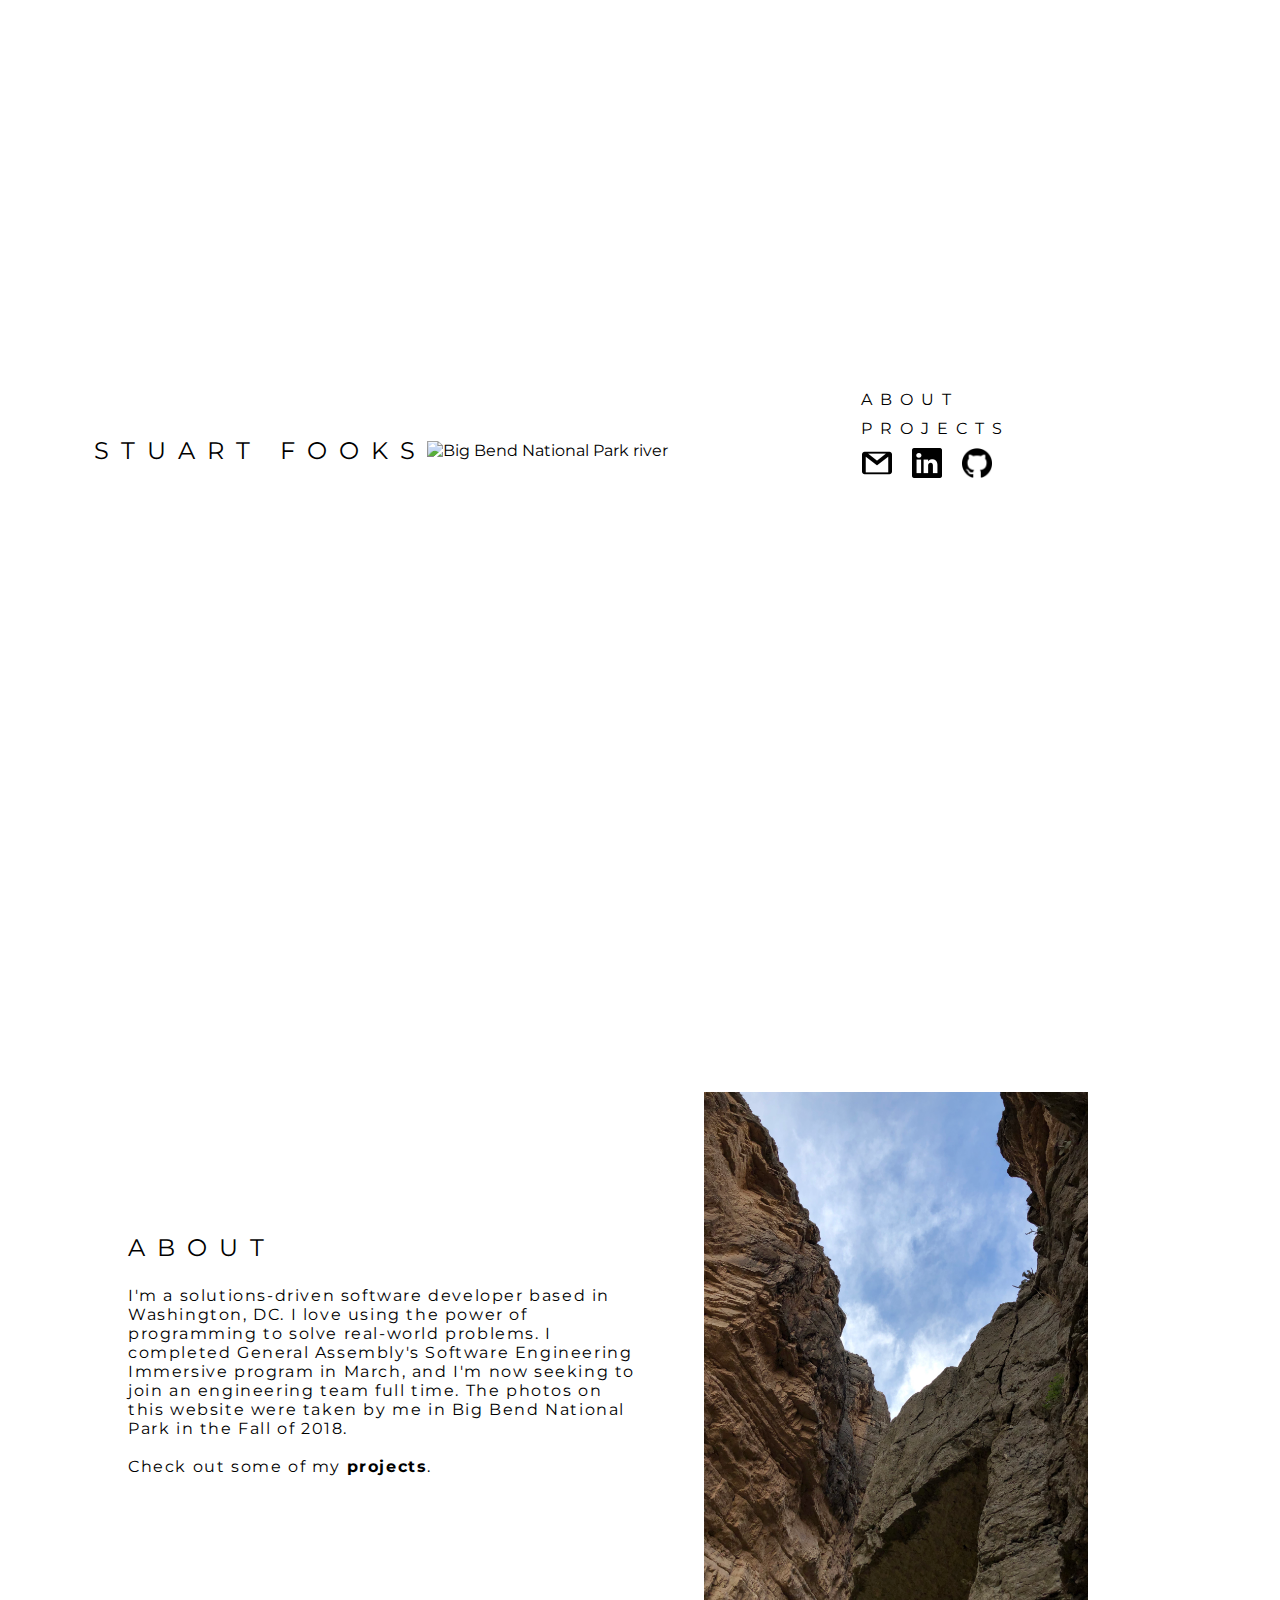
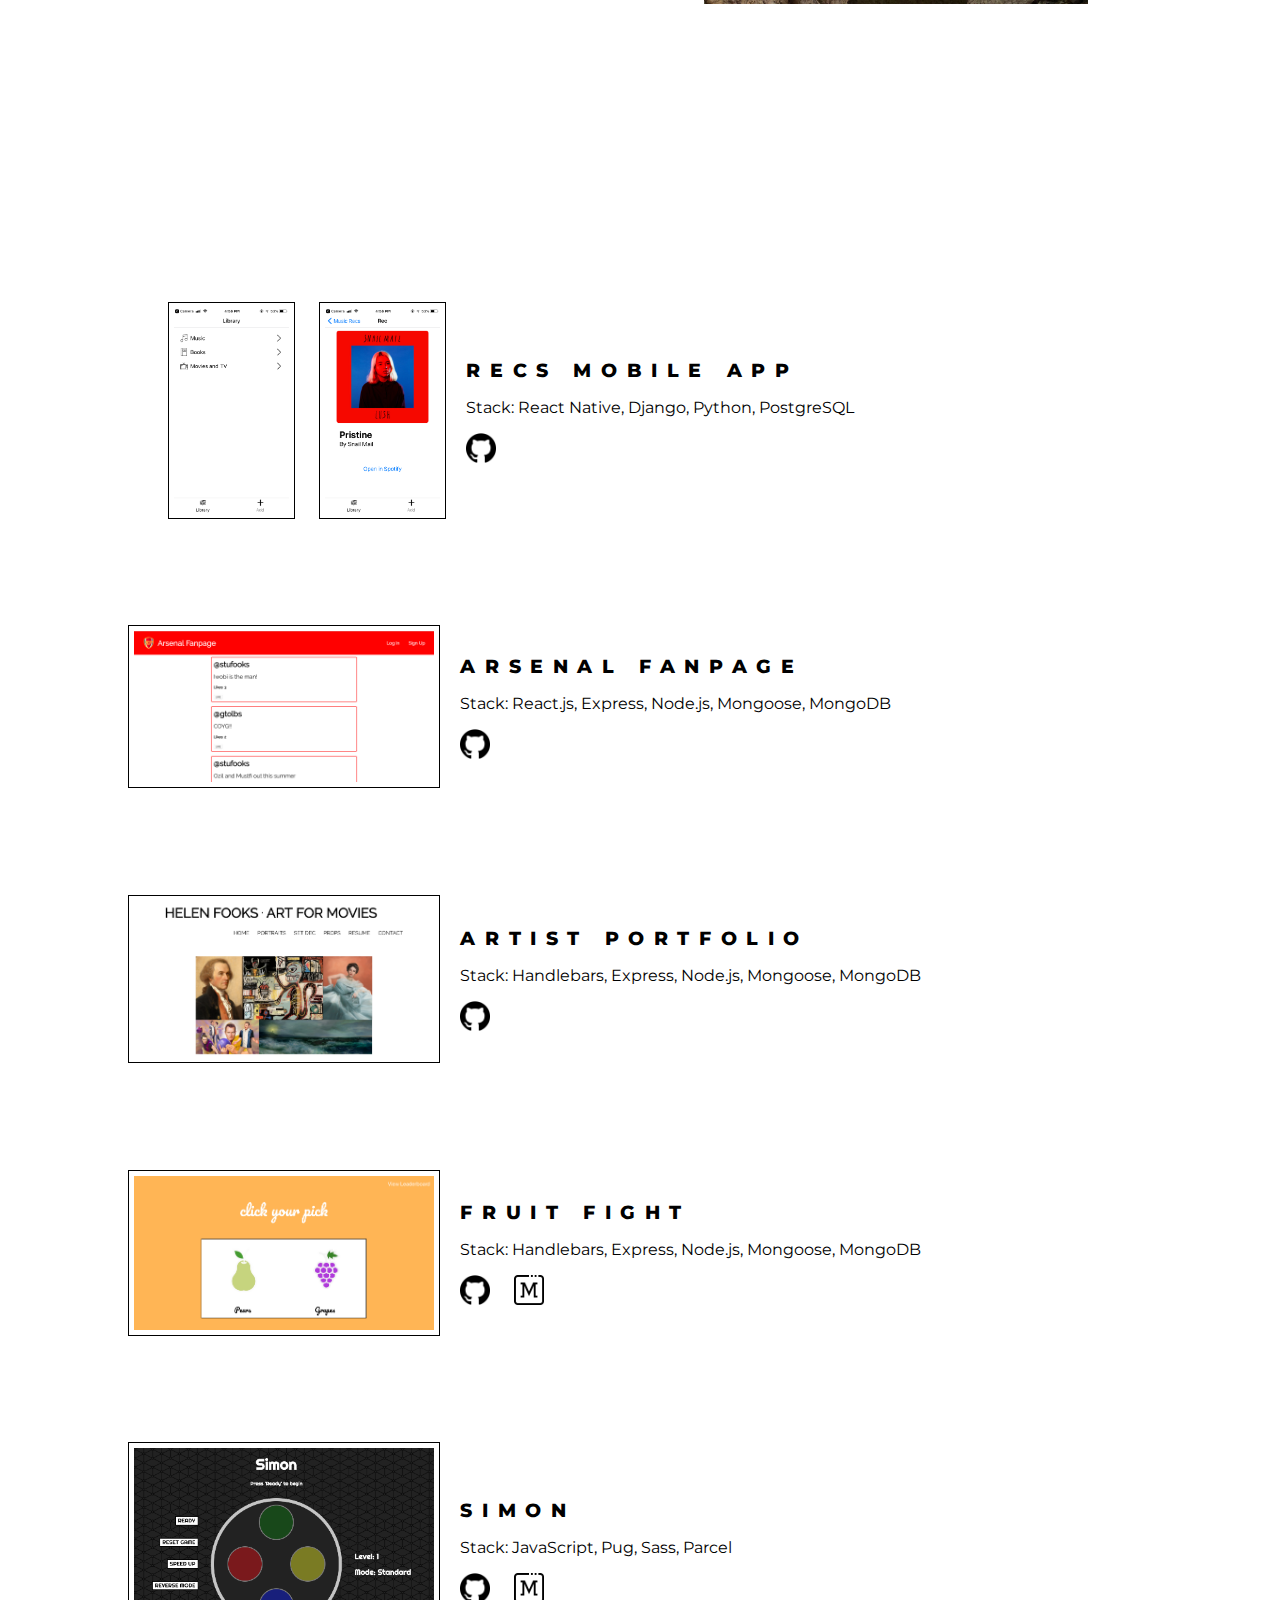
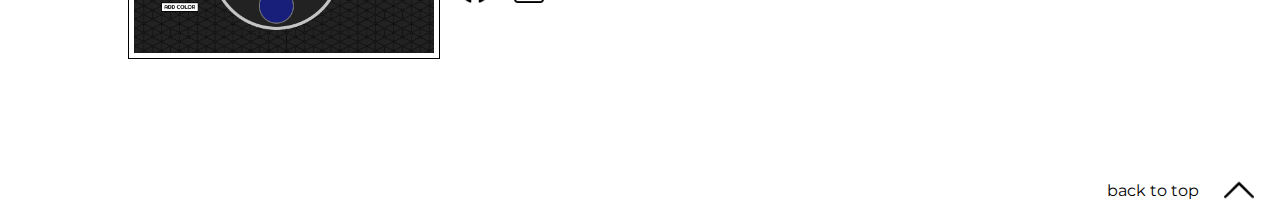
==== commit 9e63fede: "update about me paragraph" ====
--- a/index.html
+++ b/index.html
@@ -37,9 +37,8 @@
         <p class="about-title">ABOUT</p>
         <p class="about-paragraph">
           I'm a solutions-driven software developer based in Washington, DC. I
-          love using the power of programming to solve real-world problems. I'm
-          currently enrolled in General Assembly's Software Engineering
-          Immersive program and seeking to join an engineering team full time. </br> </br>
+          love using the power of programming to solve real-world problems. I completed General Assembly's Software Engineering
+          Immersive program in March, and I'm now seeking to join an engineering team full time. The photos on this website were taken by me in Big Bend National Park in the Fall of 2018.</br> </br>
           Check out some of my <span><a href="#projects">projects</a></span>.
         </p>
       </div>
--- a/style.css
+++ b/style.css
@@ -159,14 +159,18 @@
   font-weight: bold;
 }
 
+.project-title {
+  width: 70%;
+  display: flex;
+  justify-content: flex-start;
+  margin-bottom: 7%;
+  /* margin-left: 10%; */
+}
+
 #recs * {
   width: 115px;
   margin-left: 20px;
 }
-
-/* #recs-2 {
-  margin-left: 50px;
-} */
 
 footer {
   width: 100vw;
